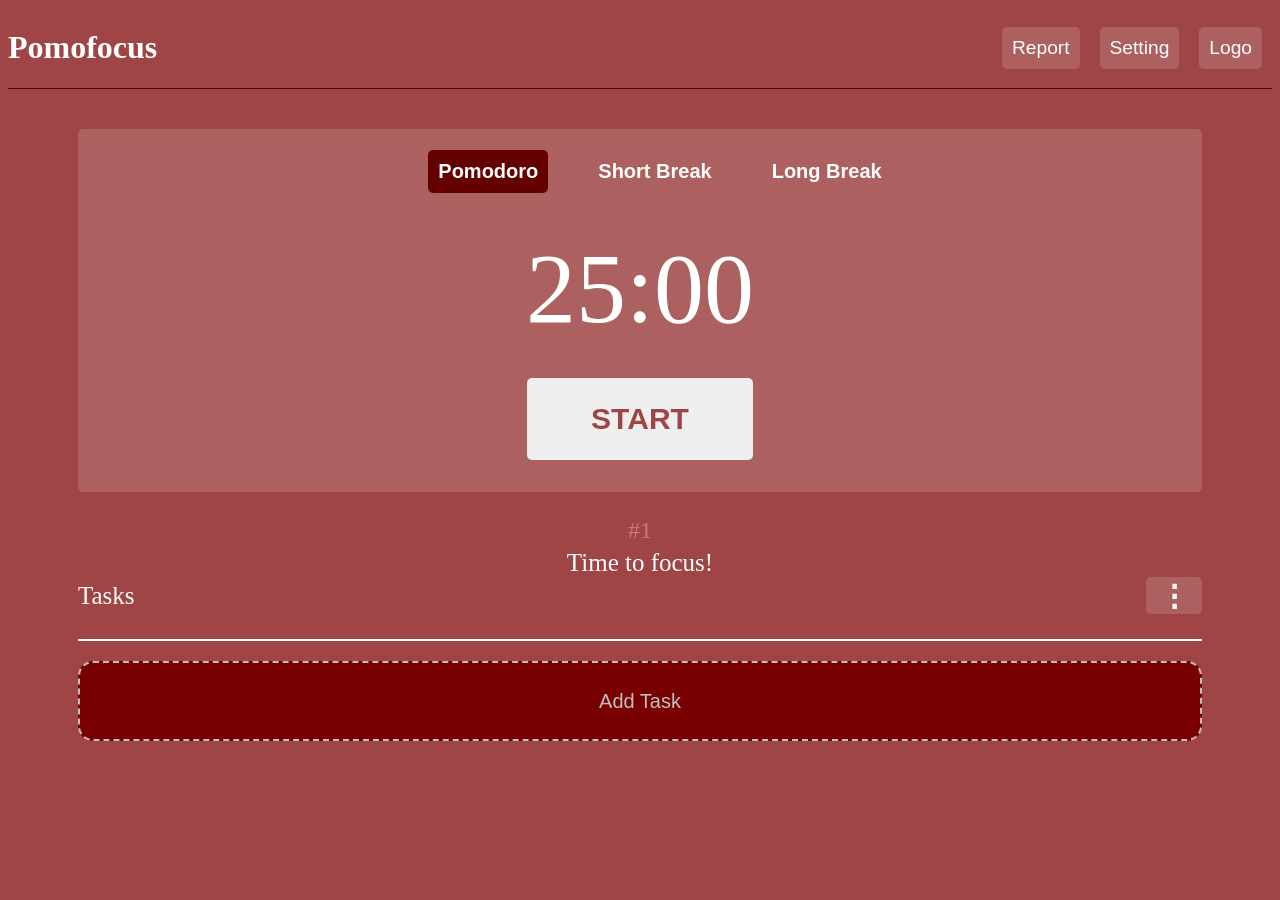
==== index.html @ 3805ab24 "Osnova za Pomodoro izgled" ====
<!DOCTYPE html>
<html lang="en">
<head>
    <meta charset="UTF-8">
    <meta name="viewport" content="width=device-width, initial-scale=1.0">
    <link rel ="stylesheet" href = "CSS/style.css">
    <title>Pomodoro</title>
</head>
<body>
    <header>
        <h1 class = "default_look">Pomofocus</h1>
        <nav>

            <ul class = "header_menu">

                <li><button class = "button_menu" >Report</button></li>
                <li><button class = "button_menu">Setting</button></li>
                <li><button class = "button_menu">Logo</button></li>

            </ul>

        </nav>
    </header>
    <section class = "main_section">

        <ul class = "main_menu">

            <li><button class = "main_button_menu"><h2  class = "pomodoro"><div class = "pomodoro_text">Pomodoro</div></h2></button></li>
            <li><button class = "main_button_menu"><h2><div class = "pomodoro_text">Short Break</div></h2></button></li>
            <li><button class = "main_button_menu"><h2><div class = "pomodoro_text">Long Break</div></h2></button></li>

        </ul>

        <span class = "timer">25:00</span>

       

        <div class = "start_button_div"><button class = "start_button" >START</button></div>

    </section>
    <span class = "number_1">#1</span>
    <span class = "time_to_focus">Time to focus!</span>
    <section class = "lower_section">
        <span class = "tasks">Tasks</span>
        <span class = "three_dots"><button class = "three_dots_button"><span class ="three_dots_clean">⋮</span></button></span>
    </section>
    <div class = "add_task"><button class = "add_task_button"><span>Add Task</span></button></div>
    
</body>
</html>
---- CSS/style.css ----
body{
    background-color: rgb(159, 69, 69);
    /* rgb(172, 96, 96) */
}

.default_look{
    color: #fff;
}

.timer{
    font-size: 100px;
    color: #fff;
}

button{
    border-radius: 5px;
    cursor: pointer;
}

button:active{
    transform: translateY(2px);
    filter: brightness(80%);
}

.pomodoro{
    background-color: #650000;
    border-radius: 5px;
    
}



.button_menu{
    background-color: rgb(172, 96, 96);
    border: none;
    color: #fff;
    font-size: larger;
    margin-right: 10px;
    padding: 10px;
    
    
}

.main_button_menu {
    background-color: transparent; /* Da budu providni po defaultu */
    border: none;
    color: white;
    padding: 5px 15px;
    font-weight: bold;
    cursor: pointer;
}

/* Posebna klasa samo za ono dugme koje je trenutno izabrano */
.active_tab {
    background-color: #650000;
    border-radius: 4px;
}

header{
    display: flex;
    justify-content: space-between; 
    align-items: center;
    /* padding: 10px 10px; */
    border-bottom: 1px solid #650000;
    margin-bottom: 40px;
}



.header_menu{
    list-style: none;
    display: flex;
    float: right;
    gap: 10px;
    margin: 0;
    padding: 0;

}

.main_section{
    background-color: rgb(172, 96, 96);
    margin-left: 70px;
    margin-right: 70px;
    border-radius: 5px;
}

.main_menu{
    list-style: none;
    display: flex;
    justify-content: center;
    gap: 10px;
    
}

.main_button_menu{
    background-color: rgb(172, 96, 96);
    border: none;
    color: white;
    border-radius: 5px;
    
}

.pomodoro_text{
    padding: 10px;
     border-radius: 15px;

}

.timer{
    display: flex;
    justify-content: center;
}

.start_button_div{
    display: flex;
    justify-content: center;
    padding-bottom: 2rem;
    padding-top: 2rem;
    font-size: large;
}

.start_button{
    font-size: 30px;
    color: rgb(159, 69, 69);
    padding: 1.5rem 4rem 1.5rem 4rem;
    font-weight: bold;
    border: none;
}

.number_1{
    display: flex ;
    justify-content: center;
    color: rgb(212, 115, 115);
    margin-top: 25px;
    margin-bottom: 5px;
    font-size: 1.5rem;
}

.number_1:hover{
    color: white;
}

.time_to_focus{
    display: flex ;
    justify-content: center;
    color: #fff;
    font-size: 25px;
    
}

.lower_section{
    display: flex;
    justify-content: space-between;
    align-items: center;
    border-bottom: 2px solid white;
    margin: 0 70px 20px 70px;

}


.tasks{
    color: #fff;
    font-size: 25px;
    margin-bottom: 25px;
}

.three_dots{
    margin-bottom: 25px;
    
}

.three_dots_button{
    background-color: rgb(172, 96, 96);
    border: none;
    color: #fff;
    font-size: 30px;
    font-weight: bold;
    
}


.three_dots_clean{
    margin: 7px;
}

.add_task{
    display: flex;
    justify-content: center;
}

.add_task :hover{
    background-color: #990101;
}

.add_task_button{
    
    background-color: rgb(121, 0, 0);
    color: #c0bfbf;
    border: 2px dashed #c0bfbf;
    font-size: 20px;
    width: 100%;
    height: 80px;
    margin: 0 70px 0 70px;
    border-radius: 15px;
    
    
}

.add_task_button:hover{
    color: white;
}
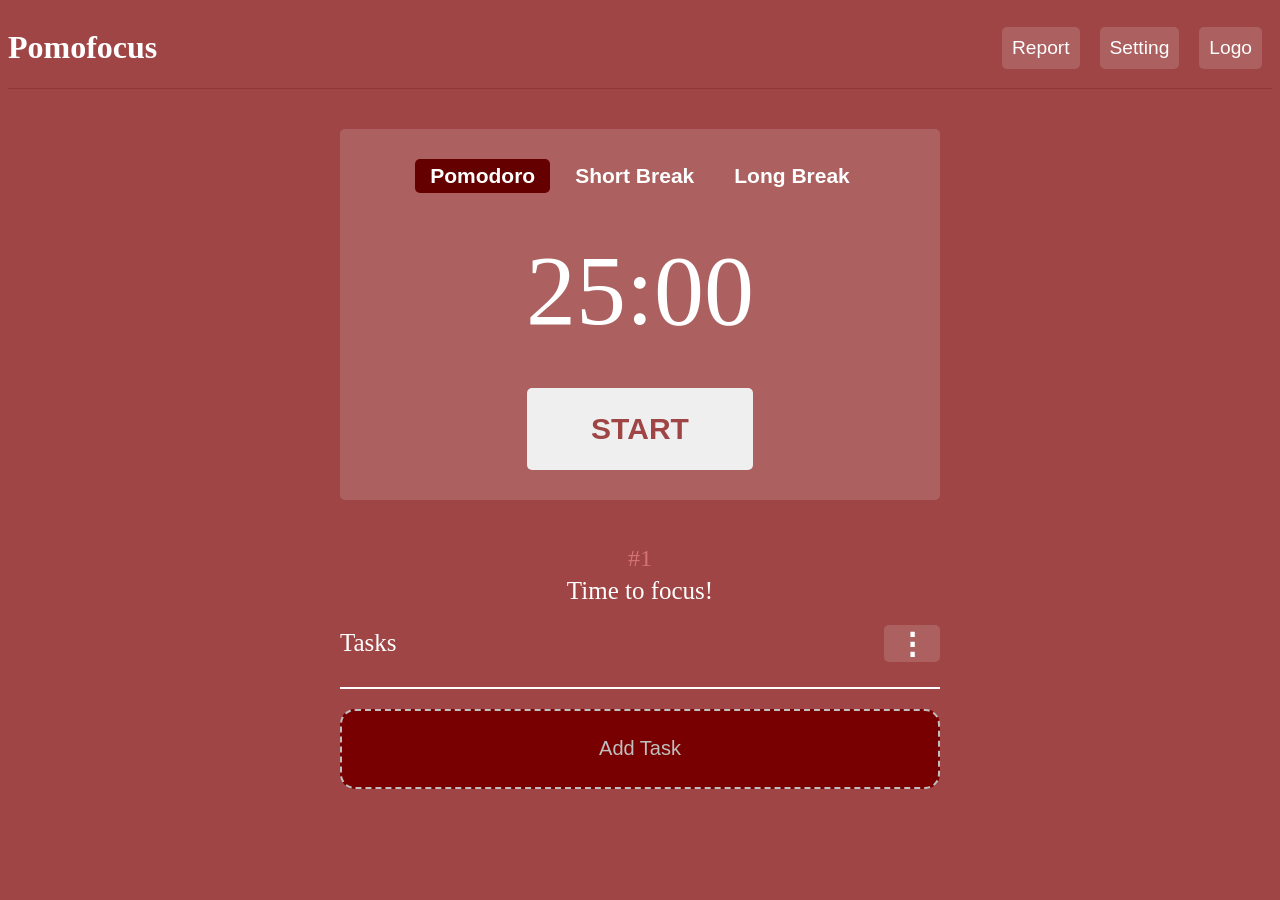
==== commit a2e74ccf: "Strahinja ispravio neke stvari" ====
--- a/index.html
+++ b/index.html
@@ -8,10 +8,10 @@
 </head>
 <body>
     <header>
-        <h1 class = "default_look">Pomofocus</h1>
+        <h1 class="default_look">Pomofocus</h1>
         <nav>
 
-            <ul class = "header_menu">
+            <ul class="header_menu">
 
                 <li><button class = "button_menu" >Report</button></li>
                 <li><button class = "button_menu">Setting</button></li>
@@ -21,30 +21,44 @@
 
         </nav>
     </header>
-    <section class = "main_section">
+    <div class="main_wrapper">
+        <main class="main">
+        <section class = "main_section">
 
-        <ul class = "main_menu">
+        <div class = "main_menu">
 
-            <li><button class = "main_button_menu"><h2  class = "pomodoro"><div class = "pomodoro_text">Pomodoro</div></h2></button></li>
-            <li><button class = "main_button_menu"><h2><div class = "pomodoro_text">Short Break</div></h2></button></li>
-            <li><button class = "main_button_menu"><h2><div class = "pomodoro_text">Long Break</div></h2></button></li>
+            
+                <button class = "main_button_menu pomodoro">
+                    Pomodoro
+                </button>
+            
+            <button class = "main_button_menu">
+                Short Break
+            </button>
+            <button class = "main_button_menu">
+                Long Break
+            </button>
 
-        </ul>
+        </div>
 
         <span class = "timer">25:00</span>
-
-       
-
-        <div class = "start_button_div"><button class = "start_button" >START</button></div>
+        
+            <button class = "start_button" >
+                START
+            </button>
 
     </section>
-    <span class = "number_1">#1</span>
-    <span class = "time_to_focus">Time to focus!</span>
-    <section class = "lower_section">
+    <div>
+        <div class = "number_1">#1</div>
+        <div class = "time_to_focus">Time to focus!</div>
+    </div>
+    <div class = "lower_section">
         <span class = "tasks">Tasks</span>
         <span class = "three_dots"><button class = "three_dots_button"><span class ="three_dots_clean">⋮</span></button></span>
-    </section>
+    </div>
     <div class = "add_task"><button class = "add_task_button"><span>Add Task</span></button></div>
+    </main>
+    </div>
     
 </body>
 </html>
--- a/CSS/style.css
+++ b/CSS/style.css
@@ -1,5 +1,6 @@
-body{
+ body{
     background-color: rgb(159, 69, 69);
+    color: #fff;
     /* rgb(172, 96, 96) */
 }
 
@@ -21,13 +22,6 @@
     transform: translateY(2px);
     filter: brightness(80%);
 }
-
-.pomodoro{
-    background-color: #650000;
-    border-radius: 5px;
-    
-}
-
 
 
 .button_menu{
@@ -48,6 +42,11 @@
     padding: 5px 15px;
     font-weight: bold;
     cursor: pointer;
+    font-size: 21px;
+}
+
+.pomodoro{
+    background-color: #650000;
 }
 
 /* Posebna klasa samo za ono dugme koje je trenutno izabrano */
@@ -61,11 +60,24 @@
     justify-content: space-between; 
     align-items: center;
     /* padding: 10px 10px; */
-    border-bottom: 1px solid #650000;
-    margin-bottom: 40px;
-}
-
-
+    border-bottom: 1px solid #6500003b;
+}
+
+.main_wrapper{
+    display: flex;
+    justify-content: center;
+    align-items: center;
+}
+
+.main{
+    padding: 40px 70px;
+    width: 600px;
+    display: flex;
+    justify-content: center;
+    align-items: center;
+    flex-direction: column;
+    gap: 20px;
+}
 
 .header_menu{
     list-style: none;
@@ -79,45 +91,31 @@
 
 .main_section{
     background-color: rgb(172, 96, 96);
-    margin-left: 70px;
-    margin-right: 70px;
+    /* margin-left: 70px;
+    margin-right: 70px; */
     border-radius: 5px;
+    width: 100%;
+    display: flex;
+    justify-content: space-around;
+    align-items: center;
+    flex-direction: column;
+    gap: 40px;
+    padding: 30px 0;
 }
 
 .main_menu{
-    list-style: none;
     display: flex;
     justify-content: center;
     gap: 10px;
     
 }
 
-.main_button_menu{
-    background-color: rgb(172, 96, 96);
-    border: none;
-    color: white;
-    border-radius: 5px;
-    
-}
-
-.pomodoro_text{
-    padding: 10px;
-     border-radius: 15px;
-
-}
-
 .timer{
     display: flex;
     justify-content: center;
 }
 
-.start_button_div{
-    display: flex;
-    justify-content: center;
-    padding-bottom: 2rem;
-    padding-top: 2rem;
-    font-size: large;
-}
+
 
 .start_button{
     font-size: 30px;
@@ -128,8 +126,7 @@
 }
 
 .number_1{
-    display: flex ;
-    justify-content: center;
+    text-align: center;
     color: rgb(212, 115, 115);
     margin-top: 25px;
     margin-bottom: 5px;
@@ -141,8 +138,8 @@
 }
 
 .time_to_focus{
-    display: flex ;
-    justify-content: center;
+    /* display: flex ;
+    justify-content: center; */
     color: #fff;
     font-size: 25px;
     
@@ -153,8 +150,7 @@
     justify-content: space-between;
     align-items: center;
     border-bottom: 2px solid white;
-    margin: 0 70px 20px 70px;
-
+    width: 100%;
 }
 
 
@@ -184,8 +180,9 @@
 }
 
 .add_task{
-    display: flex;
-    justify-content: center;
+    /* display: flex;
+    justify-content: center; */
+    width: 100%;
 }
 
 .add_task :hover{
@@ -200,7 +197,7 @@
     font-size: 20px;
     width: 100%;
     height: 80px;
-    margin: 0 70px 0 70px;
+    /* margin: 0 70px 0 70px; */
     border-radius: 15px;
     
     
